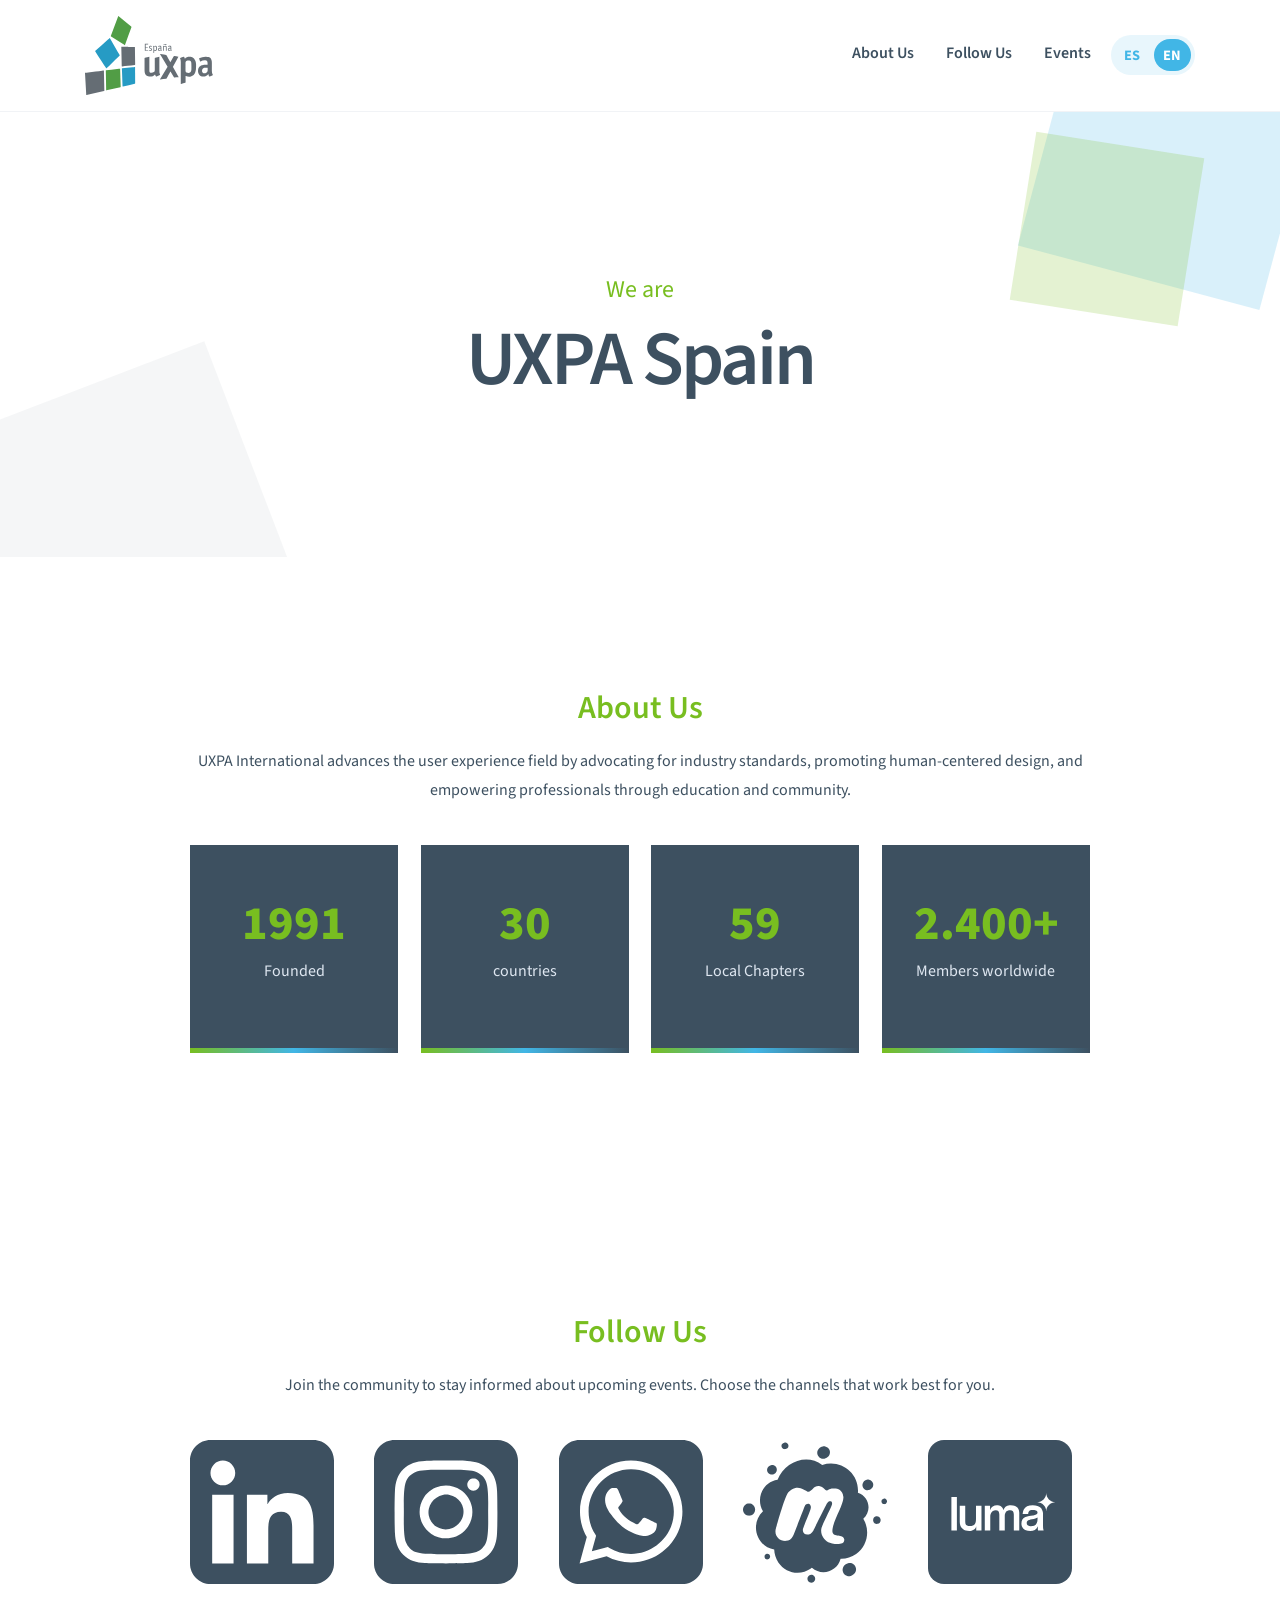
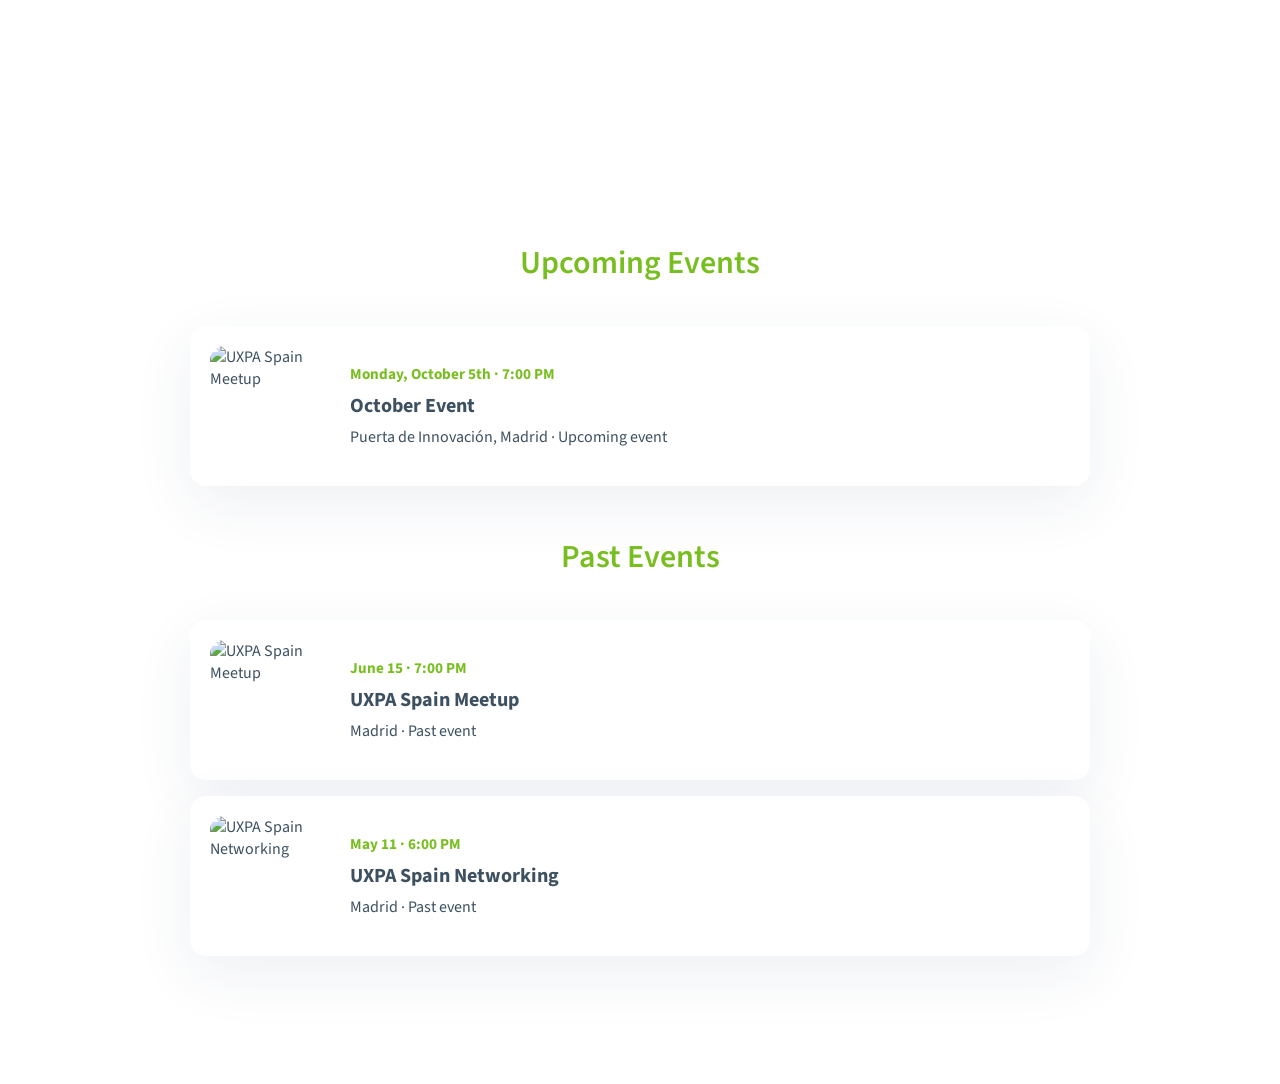
==== index-en.html @ d5cc3df0 "mobile" ====
<!DOCTYPE html>
<html lang="en">
<head>
  <meta charset="UTF-8" />
  <meta name="viewport" content="width=device-width, initial-scale=1.0" />
  <title>UXPA Spain</title>
  <link rel="preconnect" href="https://fonts.googleapis.com" />
  <link rel="preconnect" href="https://fonts.gstatic.com" crossorigin />
  <link href="https://fonts.googleapis.com/css2?family=Source+Sans+Pro:wght@400;500;600;700;800&display=swap" rel="stylesheet" />
  <link rel="icon" href="favicon.svg" type="image/svg+xml" />
  <link rel="stylesheet" href="styles.css" />
</head>
<body>
  <header class="page-header">
    <div class="topbar container">
      <a class="brand" href="#home" aria-label="Home">
        <img src="home.svg" alt="Home" class="home-icon" />
      </a>
      <div class="nav-actions">
        <nav class="main-nav" id="primary-nav">
          <a href="#about">About Us</a>
          <a href="#follow">Follow Us</a>
          <a href="#events">Events</a>
        </nav>
        <div class="lang-toggle" aria-label="Language toggle">
          <a class="lang-option" href="index.html">ES</a>
          <a class="lang-option active" href="index-en.html">EN</a>
        </div>
        <button class="menu-toggle" type="button" aria-expanded="false" aria-controls="primary-nav" aria-label="Toggle navigation">
          <span></span>
          <span></span>
          <span></span>
        </button>
      </div>
    </div>
  </header>

  <main>
    <section id="home" class="hero">
      <div class="hero-content container">
        <p class="eyebrow">We are</p>
        <h1>UXPA Spain</h1>
      </div>
      <div class="hero-decor hero-decor-left"></div>
      <div class="hero-decor home-decor-right-1"></div>
      <div class="hero-decor home-decor-right-2"></div>
    </section>

    <section id="about" class="section about">
      <div class="container section-intro">
        <h2>About Us</h2>
        <p>UXPA International advances the user experience field by advocating for industry standards, promoting human-centered design, and empowering professionals through education and community.</p>
      </div>

      <div class="stats-grid container">
        <article class="stat-card">
          <span class="stat-number">1991</span>
          <p>Founded</p>
          <span class="accent-divider"></span>
        </article>
        <article class="stat-card">
          <span class="stat-number">30</span>
          <p>countries</p>
          <span class="accent-divider"></span>
        </article>
        <article class="stat-card">
          <span class="stat-number">59</span>
          <p>Local Chapters</p>
          <span class="accent-divider"></span>
        </article>
        <article class="stat-card">
          <span class="stat-number">2.400+</span>
          <p>Members worldwide</p>
          <span class="accent-divider"></span>
        </article>
      </div>
    </section>

    <section id="follow" class="section follow">
      <div class="container section-intro">
        <h2>Follow Us</h2>
        <p>Join the community to stay informed about upcoming events. Choose the channels that work best for you.</p>
      </div>
      <div class="social-grid container">
        <a class="social-card" href="https://www.linkedin.com/groups/18450003/" aria-label="LinkedIn">
          <img src="socials/square-linkedin-brands-solid 1.svg" alt="LinkedIn" class="social-icon" />
        </a>
        <a class="social-card" href="https://www.instagram.com/uxpa_espana/" aria-label="Instagram">
          <img src="socials/square-instagram-brands-solid 1.svg" alt="Instagram" class="social-icon" />
        </a>
        <a class="social-card" href="https://chat.whatsapp.com/FRscaBagMNq5ZdRsi3wGTR" aria-label="WhatsApp">
          <img src="socials/square-whatsapp-brands-solid 1.svg" alt="WhatsApp" class="social-icon" />
        </a>
        <a class="social-card" href="https://www.meetup.com/uxpa-espana/" aria-label="Meetup">
          <img src="socials/meetup-brands-solid 1.svg" alt="Meetup" class="social-icon" />
        </a>
        <a class="social-card" href="https://luma.com/uxpaespana" aria-label="Luma">
          <img src="socials/luma-brands-solid-1.svg" alt="Luma" class="social-icon" />
        </a>
      </div>
    </section>

    <section id="events" class="section events">
      <div class="container section-intro">
        <h2>Upcoming Events</h2>
      </div>
      <div class="container">
        <div class="past-events-list">
          <div class="past-event-card disabled-event-card">
            <img src="https://images.lumacdn.com/cdn-cgi/image/format=auto,fit=cover,dpr=2,anim=false,background=white,quality=75,width=120,height=120/event-covers/4a/0f249abba3b24d3180980c63cb467948.jpg" alt="UXPA Spain Meetup" class="past-event-image" onerror="this.onerror=null; this.src='https://images.lumacdn.com/cdn-cgi/image/format=auto,fit=cover,dpr=2,anim=false,background=white,quality=75,width=120,height=120/event-covers/r6/c4619f4a-bc03-40d0-a9a4-69f5551da967.jpg';" />
            <div class="past-event-content">
              <p class="past-event-date">Monday, October 5th · 7:00 PM</p>
              <h3>October Event</h3>
              <p class="past-event-meta">Puerta de Innovación, Madrid · Upcoming event</p>
            </div>
          </div>
        </div>
      </div>
      <div class="container section-intro">
        <h2>Past Events</h2>
      </div>
      <div class="container">
        <div class="past-events-list">
          <a class="past-event-card" href="https://luma.com/sww7ekwe" target="_blank" rel="noopener noreferrer">
            <img src="https://images.lumacdn.com/cdn-cgi/image/format=auto,fit=cover,dpr=2,anim=false,background=white,quality=75,width=120,height=120/event-covers/4a/0f249abba3b24d3180980c63cb467948.jpg" alt="UXPA Spain Meetup" class="past-event-image" onerror="this.onerror=null; this.src='https://images.lumacdn.com/cdn-cgi/image/format=auto,fit=cover,dpr=2,anim=false,background=white,quality=75,width=120,height=120/event-covers/r6/c4619f4a-bc03-40d0-a9a4-69f5551da967.jpg';" />
            <div class="past-event-content">
              <p class="past-event-date">June 15 · 7:00 PM</p>
              <h3>UXPA Spain Meetup</h3>
              <p class="past-event-meta">Madrid · Past event</p>
            </div>
          </a>
          <a class="past-event-card" href="https://luma.com/m1urawqa" target="_blank" rel="noopener noreferrer">
            <img src="https://images.lumacdn.com/cdn-cgi/image/format=auto,fit=cover,dpr=2,anim=false,background=white,quality=75,width=120,height=120/event-covers/r6/c4619f4a-bc03-40d0-a9a4-69f5551da967.jpg" alt="UXPA Spain Networking" class="past-event-image" />
            <div class="past-event-content">
              <p class="past-event-date">May 11 · 6:00 PM</p>
              <h3>UXPA Spain Networking</h3>
              <p class="past-event-meta">Madrid · Past event</p>
            </div>
          </a>
        </div>
      </div>
    </section>
  </main>

  <script src="script.js"></script>
</body>
</html>
---- styles.css ----
:root {
  color-scheme: light;
  --bg: #ffffff;
  --surface: #ffffff;
  --surface-strong: #3D5060;
  --text: #000000;
  --muted: #3D5060;
  --accent: #78BE20;
  --accent-soft: #ffffff;
  --border: rgba(36, 81, 147, 0.08);
  --shadow: 0 18px 60px rgba(34, 65, 105, 0.08);
  font-family: 'Source Sans Pro', system-ui, sans-serif;
}

* {
  box-sizing: border-box;
}

html {
  scroll-behavior: smooth;
}

body {
  margin: 0;
  min-height: 100vh;
  color: var(--text);
  background: #fff;
}

img {
  max-width: 100%;
  display: block;
}

.container {
  width: min(1110px, calc(100% - 2rem));
  margin: 0 auto;
}

.page-header {
  position: sticky;
  top: 0;
  z-index: 10;
  backdrop-filter: blur(18px);
  background: rgba(255, 255, 255, 0.78);
  border-bottom: 1px solid rgba(24, 58, 99, 0.06);
}

.topbar {
  display: flex;
  justify-content: space-between;
  align-items: center;
  gap: 1rem;
  padding: 1rem 0;
}

.brand {
  display: inline-flex;
  align-items: center;
  gap: 0.75rem;
  text-decoration: none;
  color: var(--surface-strong);
  font-weight: 700;
  letter-spacing: 0.02em;
}

.home-icon {
  width: 8rem;
  height: auto;
  display: block;
  max-height: 8em;
}

.brand-mark {
  display: inline-flex;
  align-items: center;
  justify-content: center;
  width: 2.4rem;
  height: 2.4rem;
  border-radius: 0.75rem;
  background: var(--accent);
  color: #fff;
  font-weight: 800;
}

.nav-actions {
  display: flex;
  align-items: center;
  gap: 1.25rem;
  position: relative;
}

.menu-toggle {
  display: none;
  align-items: center;
  justify-content: center;
  flex-direction: column;
  gap: 0.25rem;
  width: 2.75rem;
  height: 2.75rem;
  border: 0;
  border-radius: 999px;
  background: rgba(65, 182, 230, 0.12);
  cursor: pointer;
  padding: 0.55rem;
}

.menu-toggle span {
  display: block;
  width: 1.15rem;
  height: 2px;
  border-radius: 999px;
  background: var(--surface-strong);
}

.main-nav {
  display: flex;
  gap: 2rem;
}

.lang-toggle {
  display: inline-flex;
  align-items: center;
  gap: 0.25rem;
  padding: 0.25rem;
  border-radius: 999px;
  background: rgba(65, 182, 230, 0.12);
}

.lang-option {
  display: inline-flex;
  align-items: center;
  justify-content: center;
  border: 0;
  background: transparent;
  color: #41B6E6;
  font-weight: 700;
  font-size: 0.9rem;
  padding: 0.35rem 0.6rem;
  border-radius: 999px;
  cursor: pointer;
  text-decoration: none;
  transition: background 0.2s ease, color 0.2s ease;
}

.lang-option.active {
  background: #41B6E6;
  color: #fff;
}

.main-nav a {
  position: relative;
  color: var(--muted);
  text-decoration: none;
  font-weight: 600;
  padding-bottom: 0.25rem;
  transition: color 0.2s ease;
}

.main-nav a::after {
  content: '';
  position: absolute;
  left: 0;
  bottom: 0;
  width: 100%;
  height: 3px;
  background: linear-gradient(90deg, var(--accent) 0%, #41B6E6 50%, var(--muted) 100%);
  transform: scaleX(0);
  transform-origin: center;
  transition: transform 0.2s ease;
}

.main-nav a:hover,
.main-nav a:focus-visible {
  color: var(--surface-strong);
}

.main-nav a:hover::after,
.main-nav a:focus-visible::after {
  transform: scaleX(1);
}

.hero {
  position: relative;
  padding: 10rem 0 10rem;
  text-align: center;
  overflow: hidden;
}

.hero-content {
  display: grid;
  gap: 1.1rem;
  align-items: center;
}

.eyebrow {
  margin: 0;
  color: var(--accent);
  font-size: 1.5rem;
}

.hero h1 {
  margin: 0;
  font-size: clamp(4rem, 6vw, 6rem);
  font-weight: 600;
  line-height: 0.95;
  letter-spacing: -0.04em;
  color: var(--surface-strong);
}

.hero-decor {
  position: absolute;
}

.hero-decor-left {
  left: -2rem;
  width: 300px;
  height: 300px;
  bottom: -8rem;
  top: auto;
  background: rgba(61, 80, 96, 0.05);
  transform: rotate(-21deg);
}

.home-decor-right-1 {
  right: -1rem;
  width: 250px;
  height: 250px;
  top: -5rem;
  background: rgba(65, 182, 230, 0.2);
  transform: rotate(15deg);
}

.home-decor-right-2 {
  right: 5.5rem;
  width: 170px;
  height: 170px;
  top: 2rem;
  background: rgba(120, 190, 32, 0.2);
  transform: rotate(9deg);
}

.section {
  padding: 8rem 0;
}

.section-intro {
  text-align: center;
  max-width: 900px;
  margin: 0 auto 2.5rem;
}

.section .container:not(.section-intro) {
  max-width: 900px;
}

.section-intro h2 {
  margin: 0 0 1rem;
  font-size: 2rem;
  font-weight: 600;
  color: var(--accent);
}

.section-intro p {
  margin: 0;
  color: var(--muted);
  line-height: 1.8;
}

.stats-grid,
.social-grid {
  display: grid;
  gap: 1.4rem;
  margin-inline: auto;
}

.stats-grid {
  grid-template-columns: repeat(4, minmax(0, 1fr));
  align-items: stretch;
}

.stat-card {
  padding: 2rem 2rem 3rem;
  background: var(--surface-strong);
  color: #fff;
  min-height: 0;
  aspect-ratio: 1 / 1;
  display: flex;
  flex-direction: column;
  justify-content: center;
  text-align: center;
  position: relative;
  overflow: hidden;
}

.stat-number {
  display: block;
  font-size: clamp(2rem, 4vw, 3rem);
  font-weight: 800;
  line-height: 1;
  color: var(--accent);
}

.stat-card p {
  margin: 0.75rem 0 0;
  font-size: 1rem;
  color: #dfe7f1;
}

.accent-divider {
  position: absolute;
  left: 0;
  bottom: 0;
  display: block;
  width: 100%;
  height: 5px;
  max-height: 5px;
  margin: 0;
  background: linear-gradient(90deg, var(--accent) 0%, #41B6E6 50%, var(--muted) 100%);
}

.follow .social-grid {
  grid-template-columns: repeat(5, minmax(0, 1fr));
}

.social-card {
  display: flex;
  align-items: center;
  justify-content: center;
  max-width: 9rem;
  aspect-ratio: 1 / 1;
  border-radius: 1rem;
  color: var(--surface-strong);
  text-decoration: none;
  transition: transform 0.2s ease, box-shadow 0.2s ease;
}

.social-card:hover,
.social-card:focus-visible {
  transform: translateY(-4px);
  box-shadow: 0 24px 72px rgba(34, 65, 105, 0.14);
}

.social-icon {
  width: 100%;
  height: 100%;
  display: block;
  object-fit: contain;
  border-radius: 1rem;
}

.events .event-card {
  min-height: 9rem;
  border-radius: 1rem;
  display: grid;
  place-items: center;
  background: #d9d9d9;
  color: var(--surface-strong);
  font-size: 1.6rem;
  letter-spacing: 0.08em;
  text-transform: uppercase;
  border: 1px solid rgba(0, 0, 0, 0.04);
}

.events .container.section-intro:first-of-type + .container {
  margin-bottom: 3rem;
}

.events .container.section-intro:last-of-type {
  margin-top: 1.5rem;
  margin-bottom: 2rem;
}

.past-events-list {
  display: grid;
  gap: 1rem;
}

.past-event-card {
  display: flex;
  align-items: center;
  gap: 1.25rem;
  padding: 1.25rem;
  border-radius: 1rem;
  background: #fff;
  color: var(--surface-strong);
  text-decoration: none;
  box-shadow: var(--shadow);
  transition: transform 0.2s ease, box-shadow 0.2s ease;
}

.past-event-card:hover,
.past-event-card:focus-visible {
  transform: translateY(-4px);
  box-shadow: 0 24px 72px rgba(34, 65, 105, 0.14);
}

.disabled-event-card {
  cursor: default;
  box-shadow: var(--shadow);
}

.disabled-event-card:hover,
.disabled-event-card:focus-visible {
  transform: none;
  box-shadow: var(--shadow);
}

.past-event-image {
  width: 120px;
  height: 120px;
  object-fit: cover;
  border-radius: 0.9rem;
  flex-shrink: 0;
}

.past-event-content {
  display: flex;
  flex-direction: column;
  gap: 0.4rem;
}

.past-event-date {
  margin: 0;
  color: var(--accent);
  font-weight: 700;
  font-size: 0.95rem;
}

.past-event-content h3 {
  margin: 0;
  font-size: 1.25rem;
}

.past-event-meta {
  margin: 0;
  color: var(--muted);
}

@media (max-width: 900px) {
  .stats-grid {
    grid-template-columns: repeat(2, minmax(0, 1fr));
  }

  .follow .social-grid {
    grid-template-columns: repeat(3, minmax(0, 1fr));
  }
}

@media (max-width: 640px) {
  .topbar {
    flex-direction: row;
    align-items: center;
    justify-content: space-between;
  }

  .home-icon {
    width: 5rem;
  }

  .nav-actions {
    justify-content: flex-end;
    gap: 0.75rem;
    margin-left: auto;
  }

  .menu-toggle {
    display: inline-flex;
  }

  .main-nav {
    display: none;
    position: absolute;
    top: calc(100% + 0.5rem);
    right: 0;
    flex-direction: column;
    gap: 0.85rem;
    padding: 1rem;
    min-width: 12rem;
    border-radius: 1rem;
    background: rgba(255, 255, 255, 0.98);
    box-shadow: var(--shadow);
    border: 1px solid var(--border);
  }

  .main-nav.open {
    display: flex;
  }

  .hero {
    padding: 4.5rem 0 6.5rem;
  }

  .hero-decor {
    position: absolute;
  }

  .stats-grid {
    grid-template-columns: repeat(2, minmax(0, 1fr));
  }

  .follow .social-grid {
    grid-template-columns: repeat(3, minmax(0, 1fr));
  }

  .section-intro {
    margin-bottom: 2rem;
  }

.hero-decor-left {
  left: -3rem;
  width: 200px;
  height: 200px;
  bottom: -9rem;
  top: auto;
  background: rgba(61, 80, 96, 0.2);
  transform: rotate(-21deg);
}

.home-decor-right-1 {
  right: -.5rem;
  width: 150px;
  height: 150px;
  top: -5rem;
  background: rgba(65, 182, 230, 0.2);
  transform: rotate(15deg);
}

.home-decor-right-2 {
  right: 1rem;
  width: 90px;
  height: 90px;
  top: .5rem;
  background: rgba(120, 190, 32, 0.2);
  transform: rotate(9deg);
}

.section {
  padding: 4rem 0;
}

}
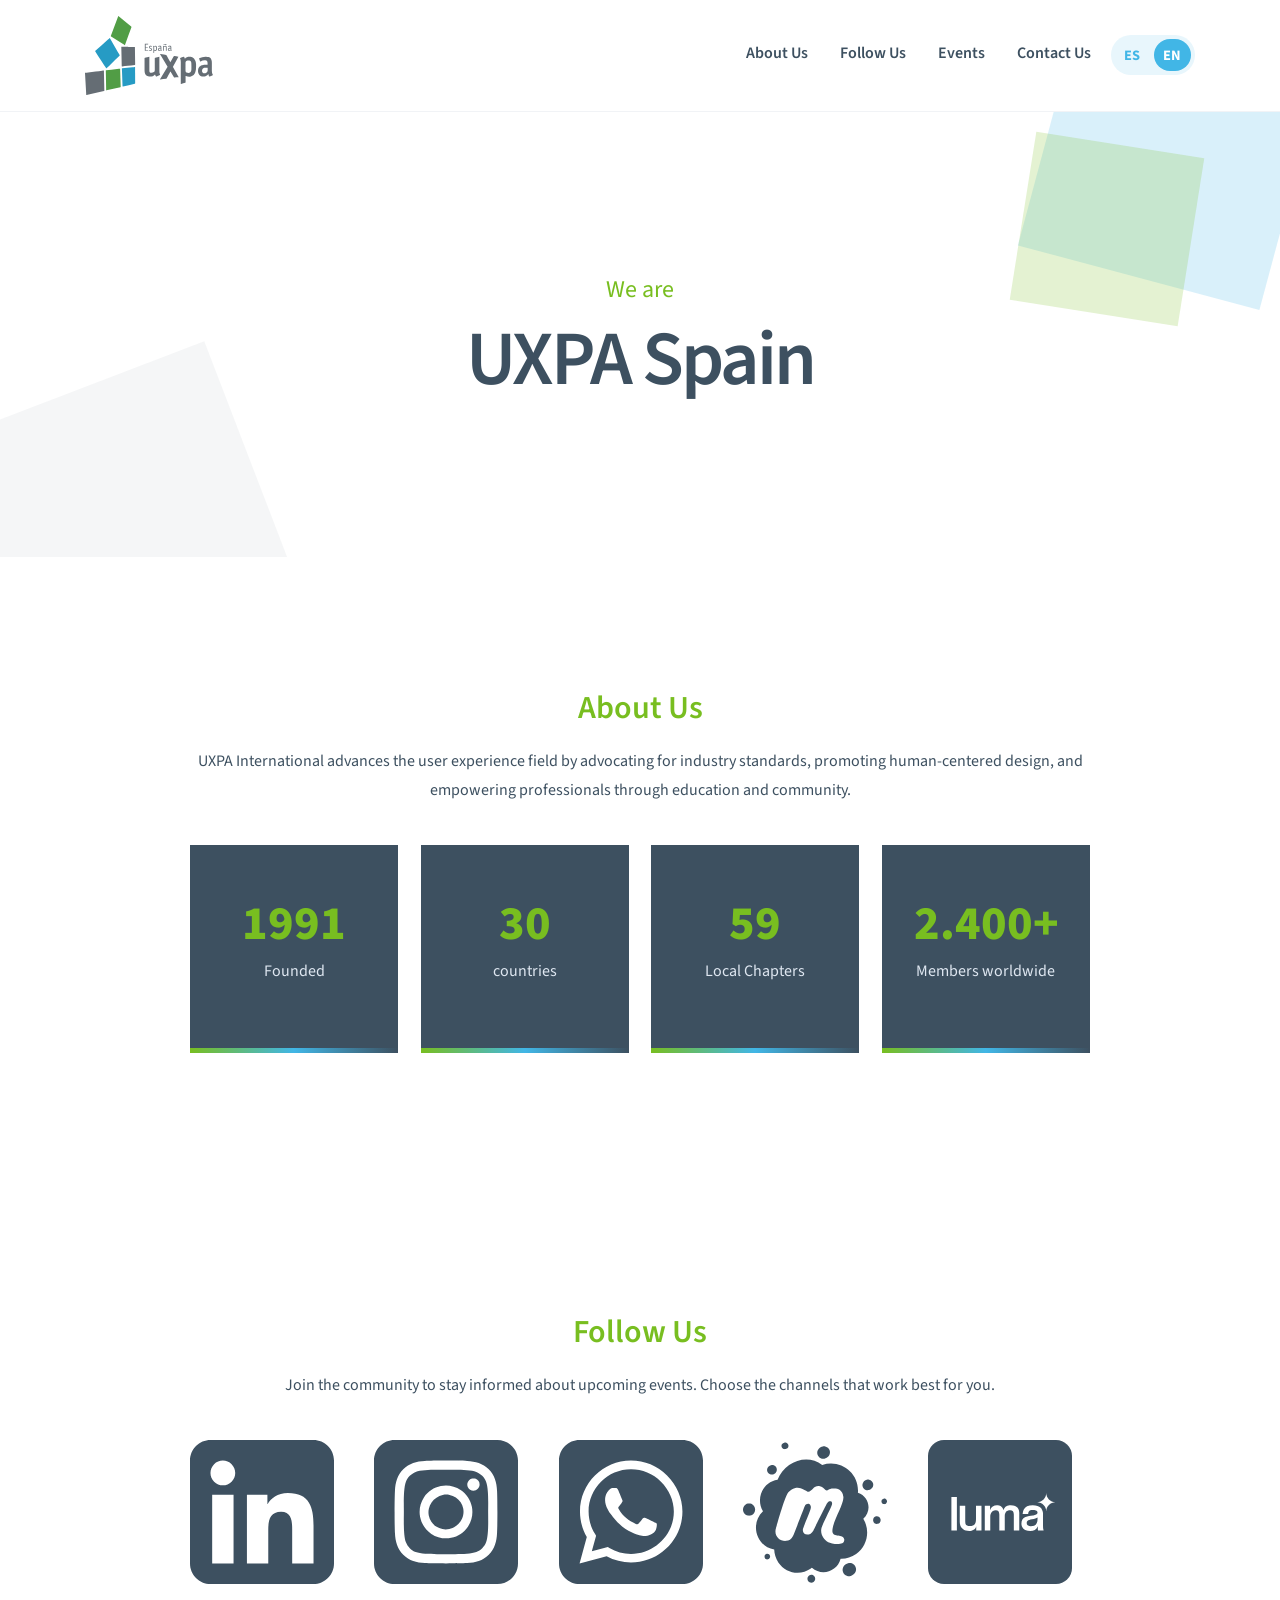
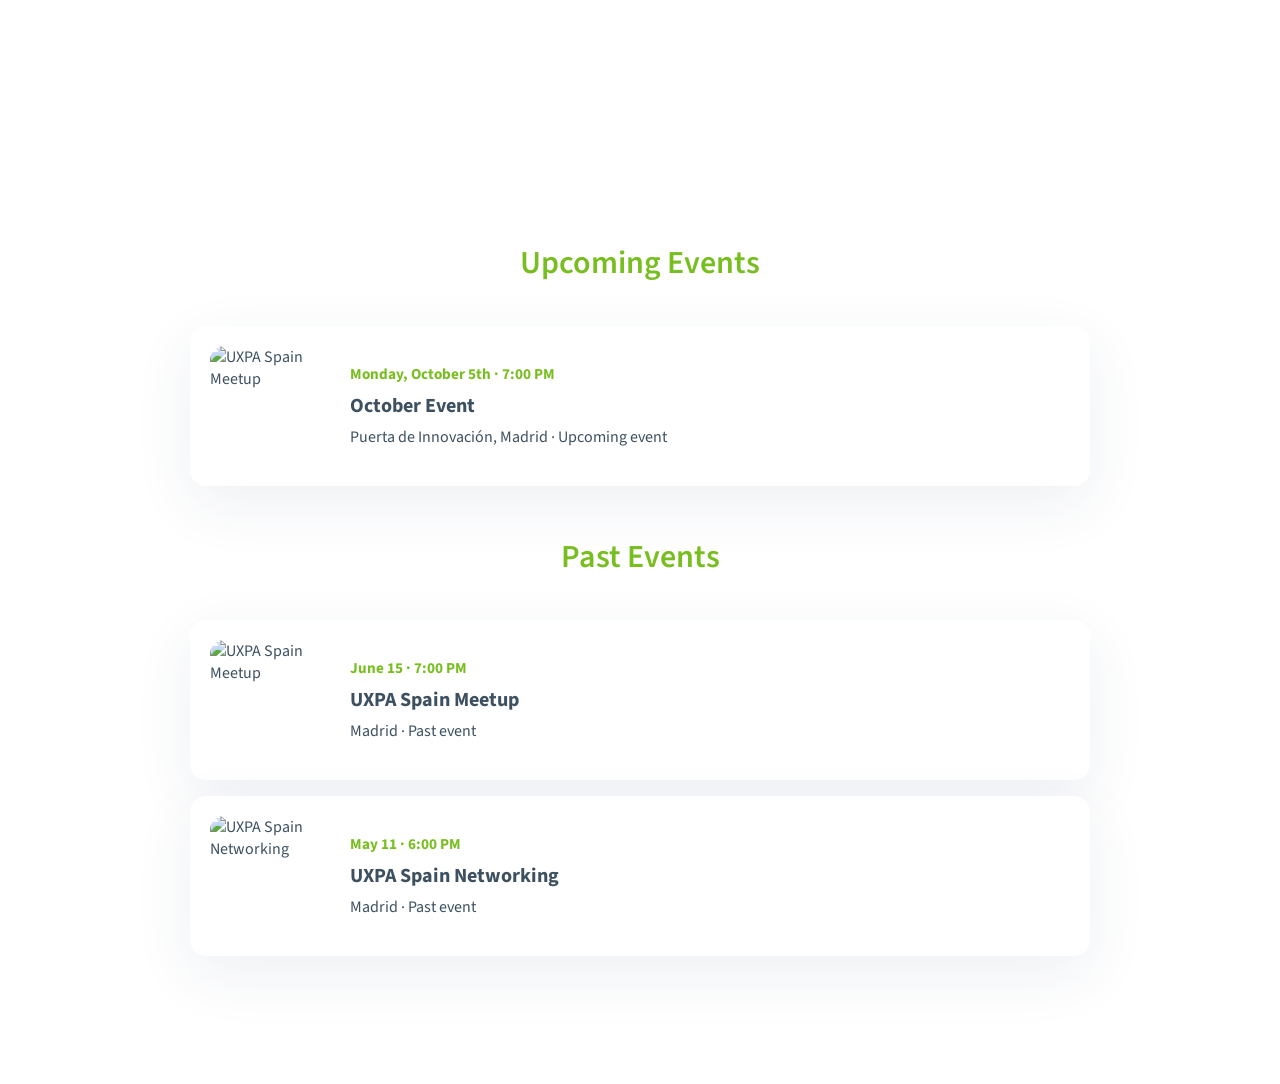
==== commit 64c8fbb9: "contact us page" ====
--- a/index-en.html
+++ b/index-en.html
@@ -21,6 +21,7 @@
           <a href="#about">About Us</a>
           <a href="#follow">Follow Us</a>
           <a href="#events">Events</a>
+          <a href="https://forms.gle/S2C4UqZZ8qvi7Bgd6" target="_blank" rel="noopener noreferrer">Contact Us</a>
         </nav>
         <div class="lang-toggle" aria-label="Language toggle">
           <a class="lang-option" href="index.html">ES</a>
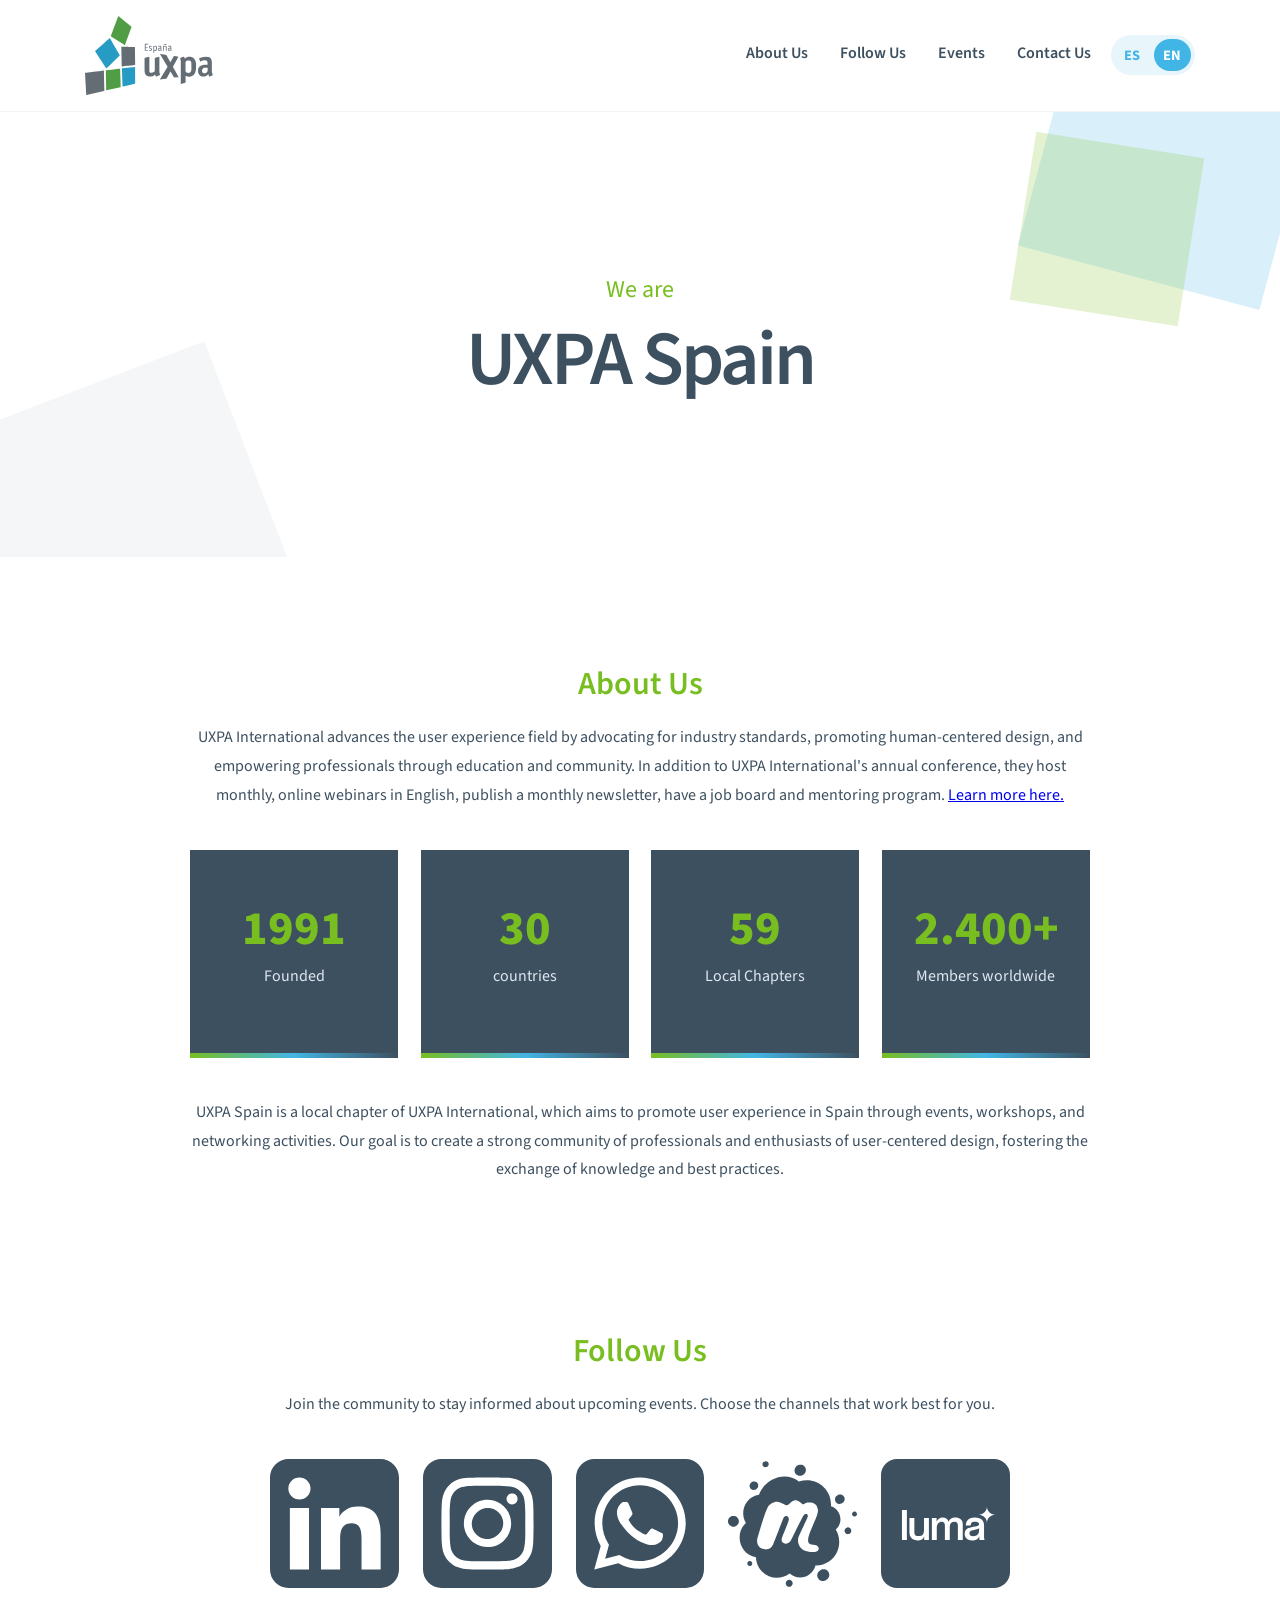
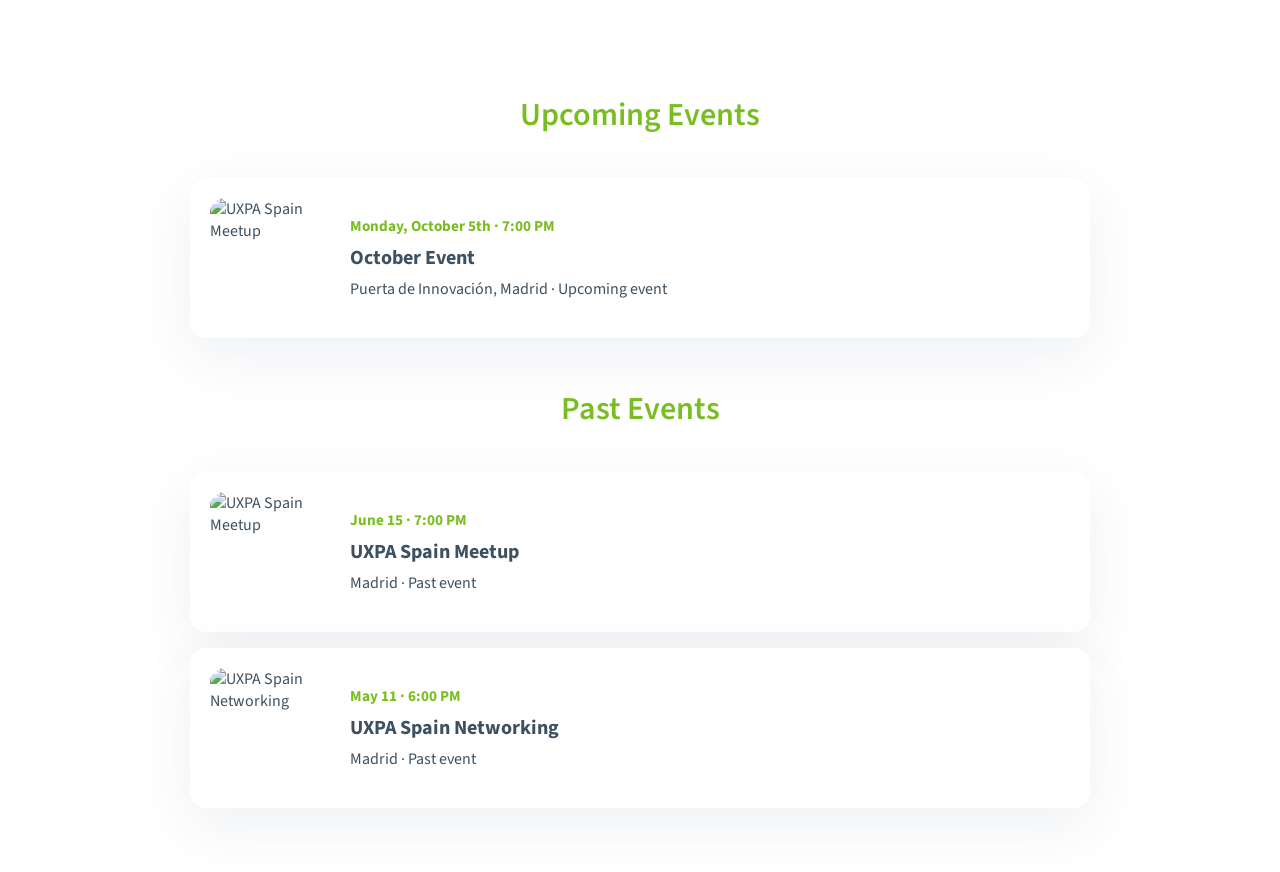
==== commit 477ec3f4: "adding info about local chapter" ====
--- a/index-en.html
+++ b/index-en.html
@@ -48,9 +48,9 @@
     </section>
 
     <section id="about" class="section about">
-      <div class="container section-intro">
+      <div class="container section-intro first">
         <h2>About Us</h2>
-        <p>UXPA International advances the user experience field by advocating for industry standards, promoting human-centered design, and empowering professionals through education and community.</p>
+        <p>UXPA International advances the user experience field by advocating for industry standards, promoting human-centered design, and empowering professionals through education and community. In addition to UXPA International's annual conference, they host monthly, online webinars in English, publish a monthly newsletter, have a job board and mentoring program. <a href="https://www.uxpa.org/" target="_blank" rel="noopener noreferrer">Learn more here.</a></p>
       </div>
 
       <div class="stats-grid container">
@@ -74,6 +74,11 @@
           <p>Members worldwide</p>
           <span class="accent-divider"></span>
         </article>
+      </div>
+      <div class="container section-intro"> 
+        <p>
+          UXPA Spain is a local chapter of UXPA International, which aims to promote user experience in Spain through events, workshops, and networking activities. Our goal is to create a strong community of professionals and enthusiasts of user-centered design, fostering the exchange of knowledge and best practices.
+        </p>
       </div>
     </section>
 
--- a/styles.css
+++ b/styles.css
@@ -239,15 +239,18 @@
   background: rgba(120, 190, 32, 0.2);
   transform: rotate(9deg);
 }
+.first{
+  padding-top: 4rem;
+}
 
 .section {
-  padding: 8rem 0;
+  padding-bottom: 4rem;
 }
 
 .section-intro {
   text-align: center;
   max-width: 900px;
-  margin: 0 auto 2.5rem;
+  margin: 2.5rem auto 2.5rem;
 }
 
 .section .container:not(.section-intro) {
@@ -321,13 +324,19 @@
 
 .follow .social-grid {
   grid-template-columns: repeat(5, minmax(0, 1fr));
+  justify-content: center;
+  gap: 1.5rem;
+  max-width: 6rem;
+  margin-inline: auto;
+  padding-left: 5rem;
+  padding-right: 5rem;
 }
 
 .social-card {
   display: flex;
   align-items: center;
   justify-content: center;
-  max-width: 9rem;
+  width: 100%;
   aspect-ratio: 1 / 1;
   border-radius: 1rem;
   color: var(--surface-strong);
@@ -435,16 +444,6 @@
 .past-event-meta {
   margin: 0;
   color: var(--muted);
-}
-
-@media (max-width: 900px) {
-  .stats-grid {
-    grid-template-columns: repeat(2, minmax(0, 1fr));
-  }
-
-  .follow .social-grid {
-    grid-template-columns: repeat(3, minmax(0, 1fr));
-  }
 }
 
 @media (max-width: 640px) {
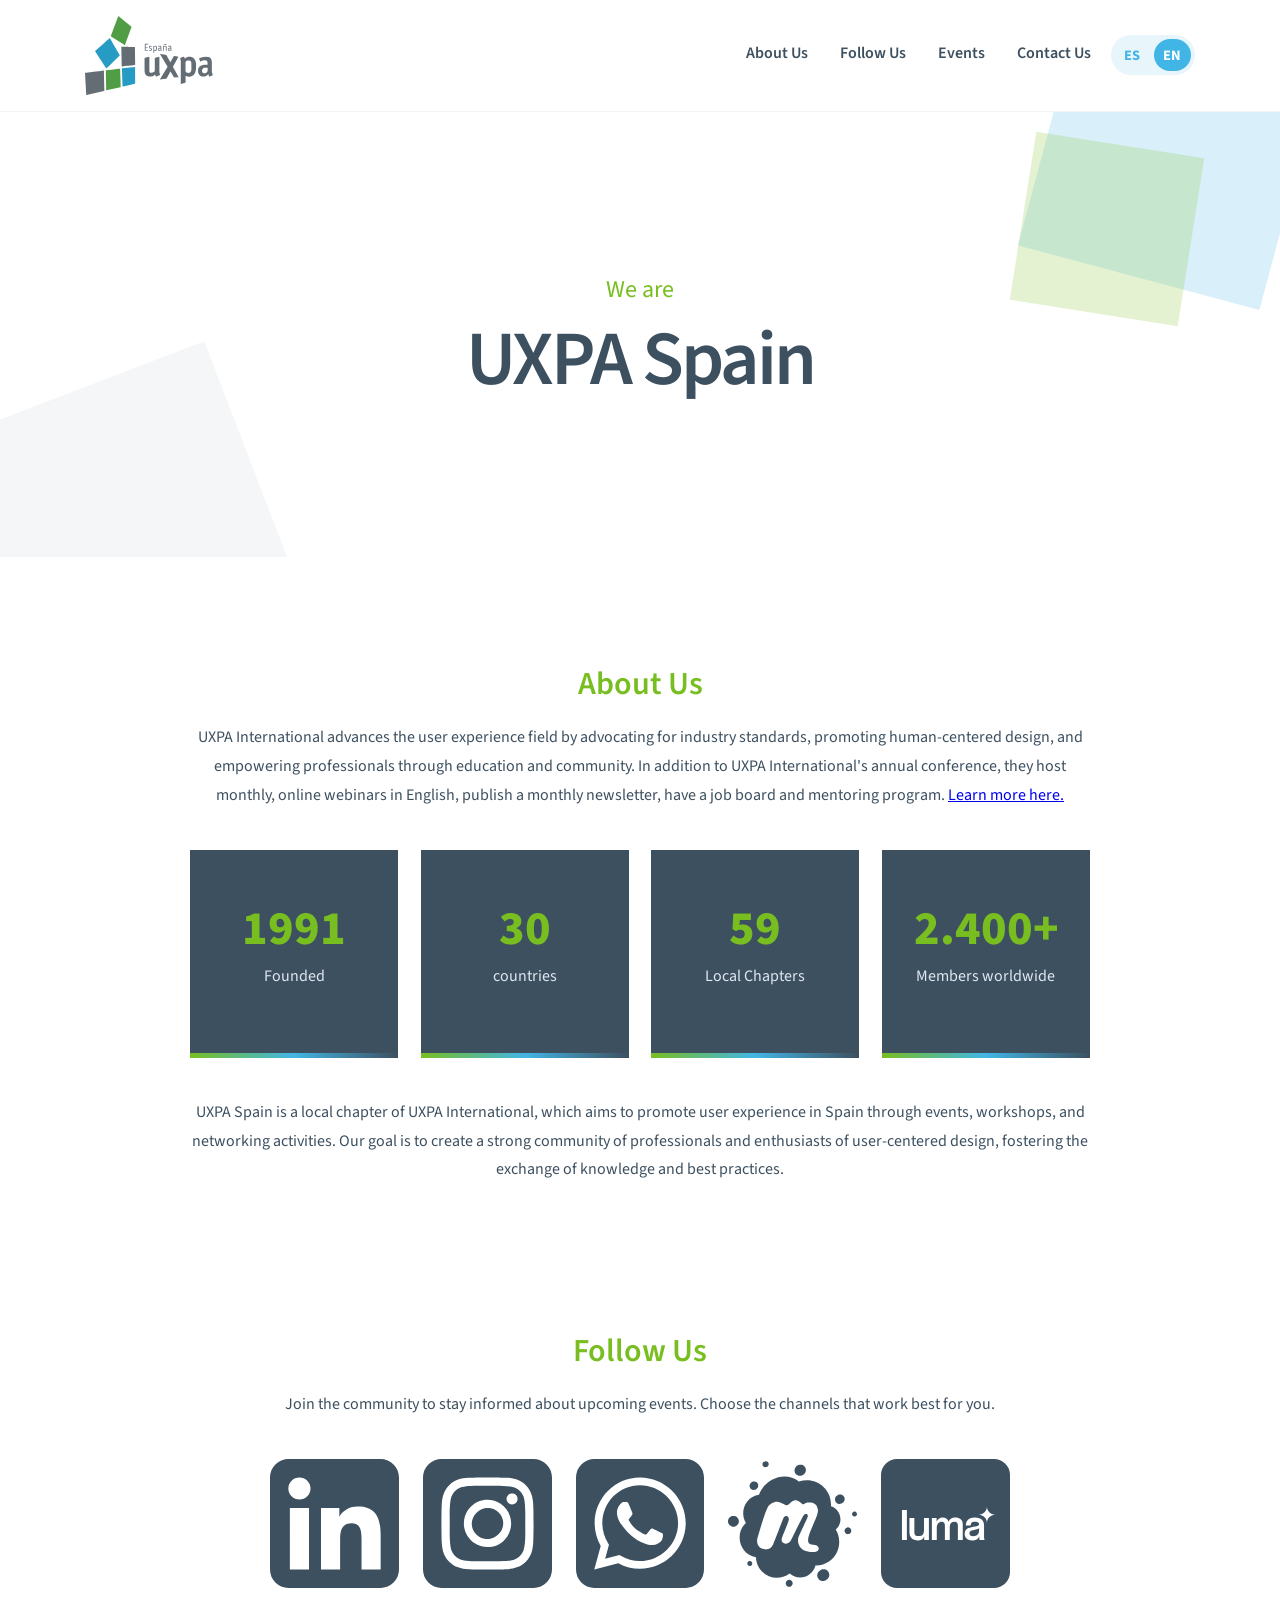
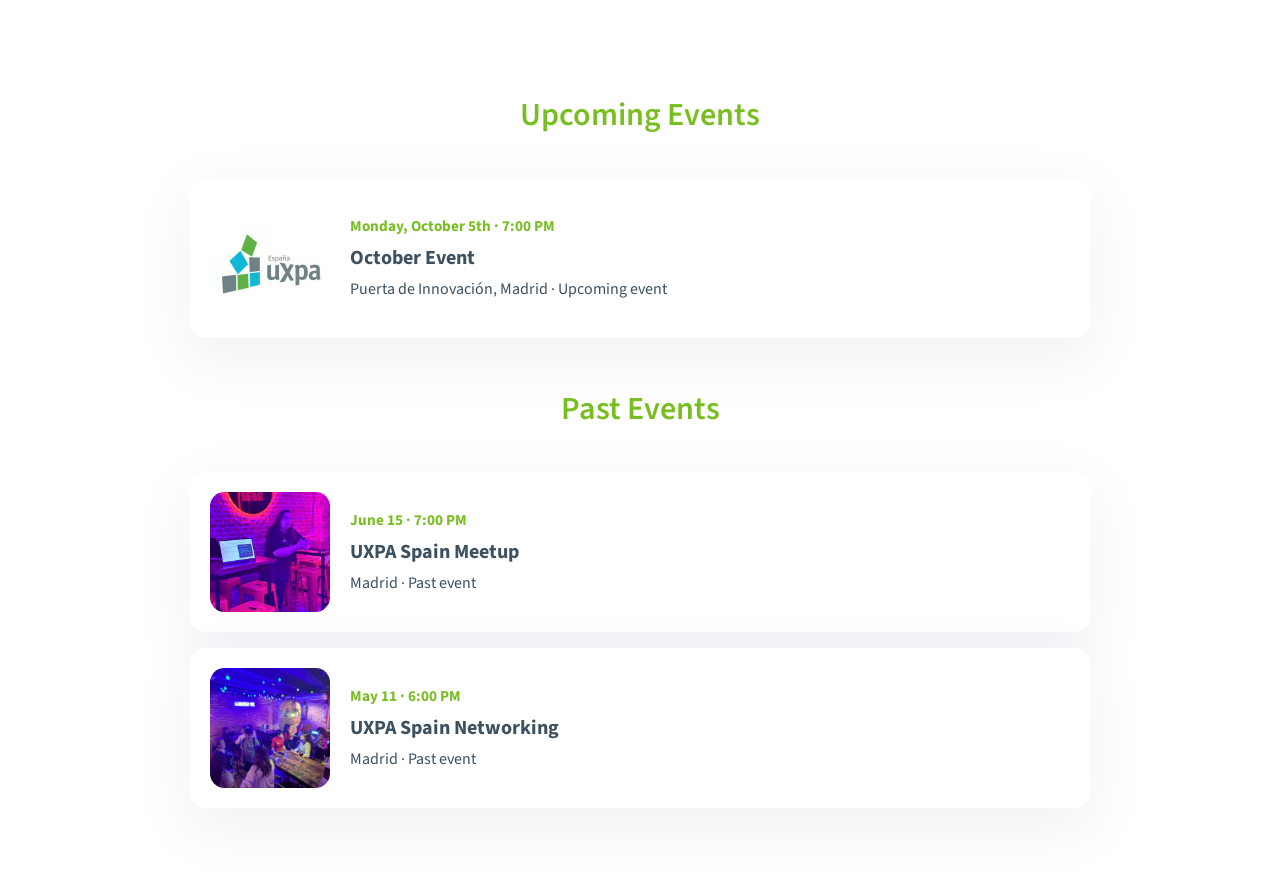
==== commit 297f0bba: "change images and reorg assets" ====
--- a/index-en.html
+++ b/index-en.html
@@ -10,6 +10,17 @@
   <link rel="icon" href="favicon.svg" type="image/svg+xml" />
   <link rel="stylesheet" href="styles.css" />
 </head>
+
+<!-- Google tag (gtag.js) -->
+<script async src="https://www.googletagmanager.com/gtag/js?id=G-DH0CVYJNMF"></script>
+<script>
+  window.dataLayer = window.dataLayer || [];
+  function gtag(){dataLayer.push(arguments);}
+  gtag('js', new Date());
+
+  gtag('config', 'G-DH0CVYJNMF');
+</script>
+
 <body>
   <header class="page-header">
     <div class="topbar container">
@@ -89,19 +100,19 @@
       </div>
       <div class="social-grid container">
         <a class="social-card" href="https://www.linkedin.com/groups/18450003/" aria-label="LinkedIn">
-          <img src="socials/square-linkedin-brands-solid 1.svg" alt="LinkedIn" class="social-icon" />
+          <img src="assets/socials/square-linkedin-brands-solid 1.svg" alt="LinkedIn" class="social-icon" />
         </a>
         <a class="social-card" href="https://www.instagram.com/uxpa_espana/" aria-label="Instagram">
-          <img src="socials/square-instagram-brands-solid 1.svg" alt="Instagram" class="social-icon" />
+          <img src="assets/socials/square-instagram-brands-solid 1.svg" alt="Instagram" class="social-icon" />
         </a>
         <a class="social-card" href="https://chat.whatsapp.com/FRscaBagMNq5ZdRsi3wGTR" aria-label="WhatsApp">
-          <img src="socials/square-whatsapp-brands-solid 1.svg" alt="WhatsApp" class="social-icon" />
+          <img src="assets/socials/square-whatsapp-brands-solid 1.svg" alt="WhatsApp" class="social-icon" />
         </a>
         <a class="social-card" href="https://www.meetup.com/uxpa-espana/" aria-label="Meetup">
-          <img src="socials/meetup-brands-solid 1.svg" alt="Meetup" class="social-icon" />
+          <img src="assets/socials/meetup-brands-solid 1.svg" alt="Meetup" class="social-icon" />
         </a>
         <a class="social-card" href="https://luma.com/uxpaespana" aria-label="Luma">
-          <img src="socials/luma-brands-solid-1.svg" alt="Luma" class="social-icon" />
+          <img src="assets/socials/luma-brands-solid-1.svg" alt="Luma" class="social-icon" />
         </a>
       </div>
     </section>
@@ -113,7 +124,7 @@
       <div class="container">
         <div class="past-events-list">
           <div class="past-event-card disabled-event-card">
-            <img src="https://images.lumacdn.com/cdn-cgi/image/format=auto,fit=cover,dpr=2,anim=false,background=white,quality=75,width=120,height=120/event-covers/4a/0f249abba3b24d3180980c63cb467948.jpg" alt="UXPA Spain Meetup" class="past-event-image" onerror="this.onerror=null; this.src='https://images.lumacdn.com/cdn-cgi/image/format=auto,fit=cover,dpr=2,anim=false,background=white,quality=75,width=120,height=120/event-covers/r6/c4619f4a-bc03-40d0-a9a4-69f5551da967.jpg';" />
+            <img src="assets/event-photos/fallback.avif" alt="Upcoming October Event" class="past-event-image" />
             <div class="past-event-content">
               <p class="past-event-date">Monday, October 5th · 7:00 PM</p>
               <h3>October Event</h3>
@@ -128,7 +139,7 @@
       <div class="container">
         <div class="past-events-list">
           <a class="past-event-card" href="https://luma.com/sww7ekwe" target="_blank" rel="noopener noreferrer">
-            <img src="https://images.lumacdn.com/cdn-cgi/image/format=auto,fit=cover,dpr=2,anim=false,background=white,quality=75,width=120,height=120/event-covers/4a/0f249abba3b24d3180980c63cb467948.jpg" alt="UXPA Spain Meetup" class="past-event-image" onerror="this.onerror=null; this.src='https://images.lumacdn.com/cdn-cgi/image/format=auto,fit=cover,dpr=2,anim=false,background=white,quality=75,width=120,height=120/event-covers/r6/c4619f4a-bc03-40d0-a9a4-69f5551da967.jpg';" />
+            <img src="assets/event-photos/june-photo.jpg" alt="Photo of June Speaker" class="past-event-image" />
             <div class="past-event-content">
               <p class="past-event-date">June 15 · 7:00 PM</p>
               <h3>UXPA Spain Meetup</h3>
@@ -136,7 +147,7 @@
             </div>
           </a>
           <a class="past-event-card" href="https://luma.com/m1urawqa" target="_blank" rel="noopener noreferrer">
-            <img src="https://images.lumacdn.com/cdn-cgi/image/format=auto,fit=cover,dpr=2,anim=false,background=white,quality=75,width=120,height=120/event-covers/r6/c4619f4a-bc03-40d0-a9a4-69f5551da967.jpg" alt="UXPA Spain Networking" class="past-event-image" />
+            <img src="assets/event-photos/may-photo.jpg" alt="Photo of May Event" class="past-event-image" />
             <div class="past-event-content">
               <p class="past-event-date">May 11 · 6:00 PM</p>
               <h3>UXPA Spain Networking</h3>
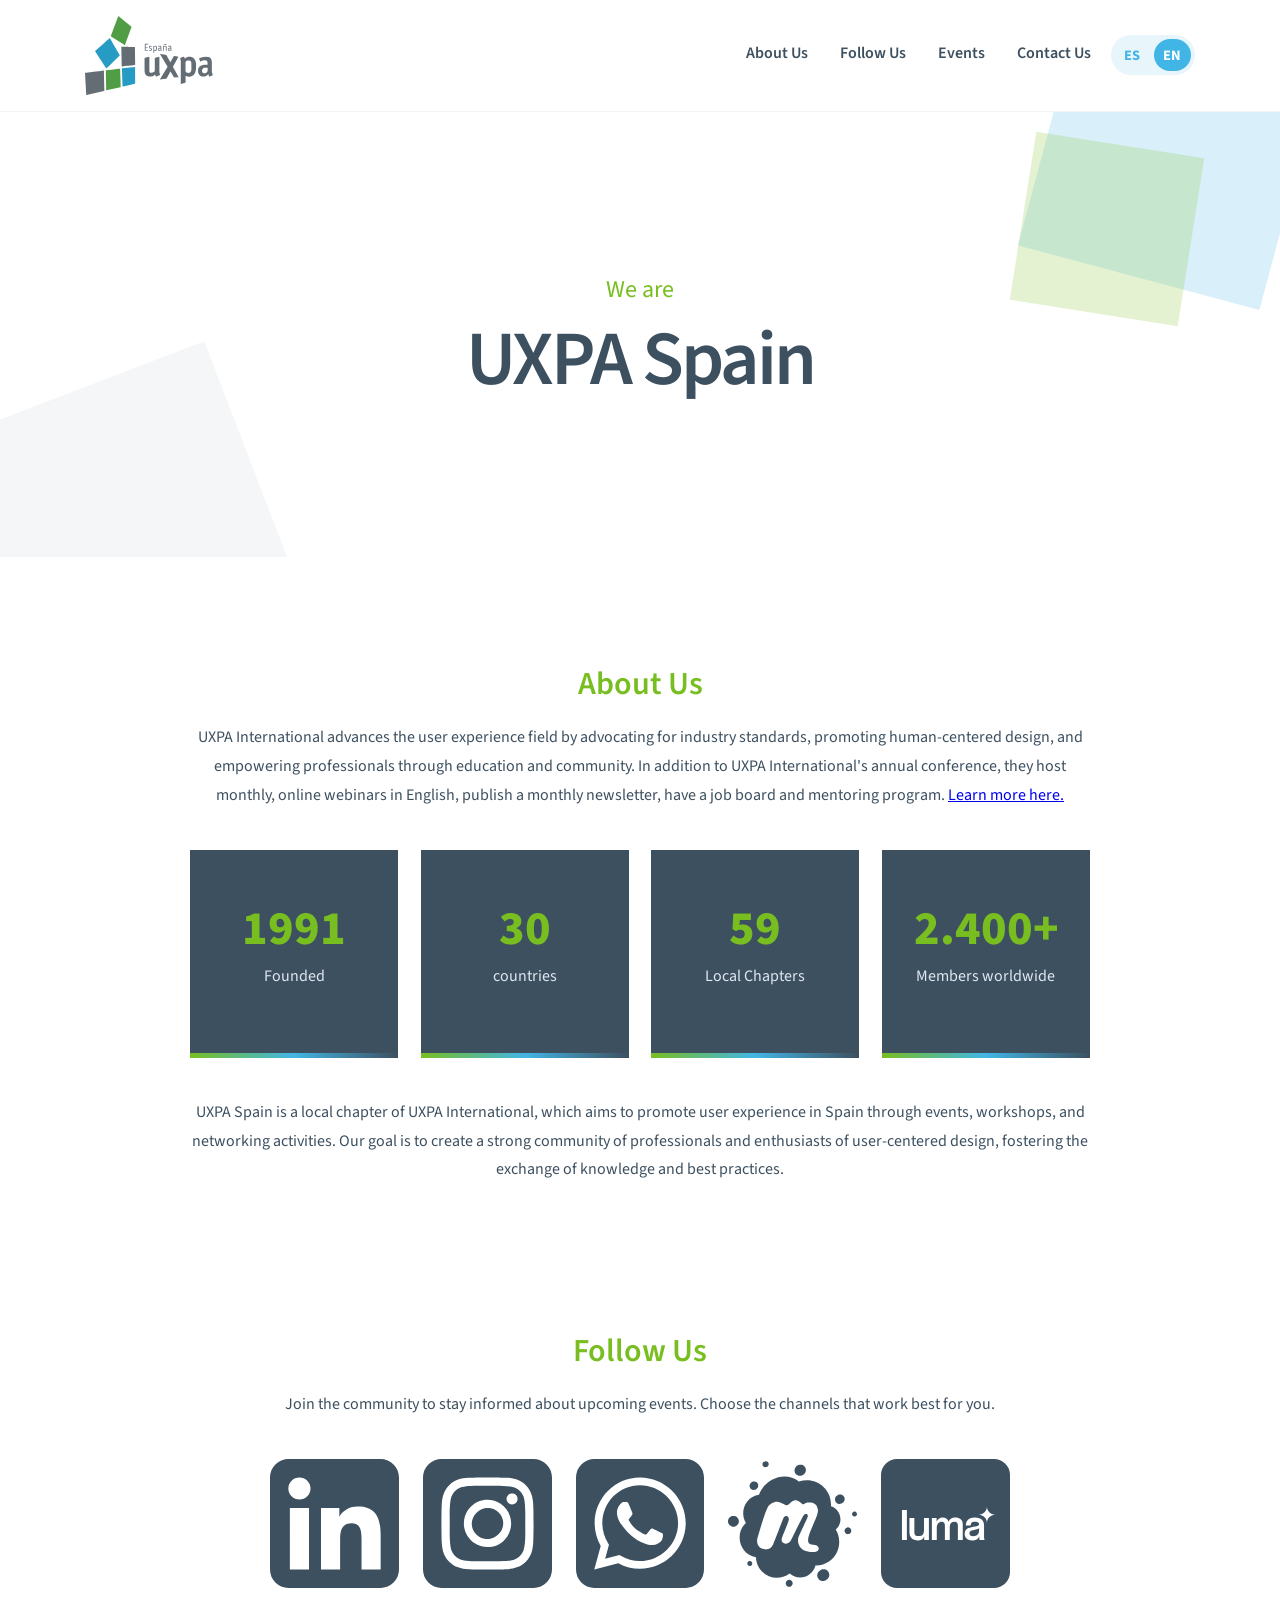
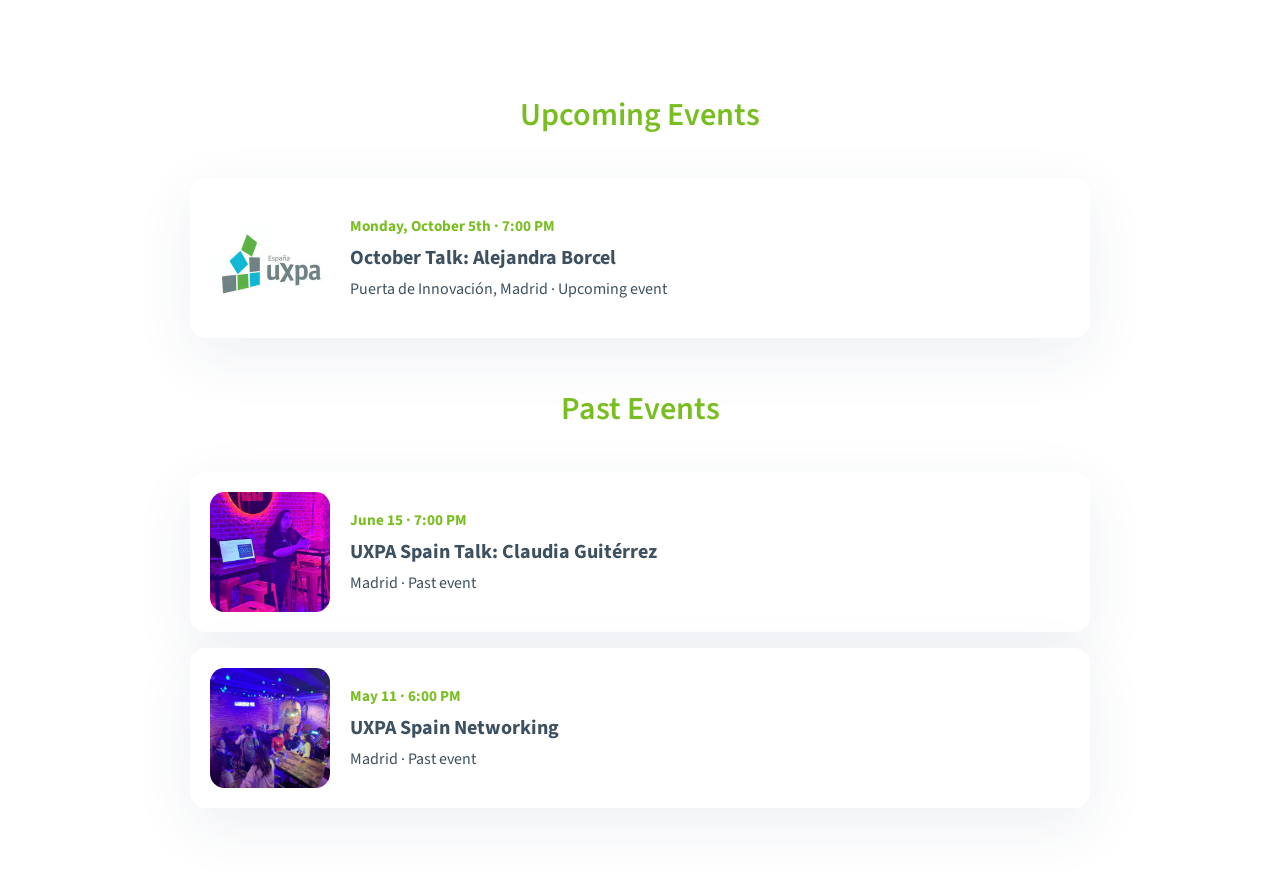
==== commit bbf4e381: "change event titles" ====
--- a/index-en.html
+++ b/index-en.html
@@ -122,36 +122,36 @@
         <h2>Upcoming Events</h2>
       </div>
       <div class="container">
-        <div class="past-events-list">
-          <div class="past-event-card disabled-event-card">
-            <img src="assets/event-photos/fallback.avif" alt="Upcoming October Event" class="past-event-image" />
-            <div class="past-event-content">
-              <p class="past-event-date">Monday, October 5th · 7:00 PM</p>
-              <h3>October Event</h3>
-              <p class="past-event-meta">Puerta de Innovación, Madrid · Upcoming event</p>
+        <div class="events-list">
+          <a class="event-card" href="https://luma.com/v2x5nuk3" target="_blank" rel="noopener noreferrer">
+            <img src="assets/event-photos/fallback.avif" alt="Upcoming October Event" class="event-image" />
+            <div class="event-content">
+              <p class="event-date">Monday, October 5th · 7:00 PM</p>
+              <h3>October Talk: Alejandra Borcel</h3>
+              <p class="event-meta">Puerta de Innovación, Madrid · Upcoming event</p>
             </div>
-          </div>
+          </a>
         </div>
       </div>
       <div class="container section-intro">
         <h2>Past Events</h2>
       </div>
       <div class="container">
-        <div class="past-events-list">
-          <a class="past-event-card" href="https://luma.com/sww7ekwe" target="_blank" rel="noopener noreferrer">
-            <img src="assets/event-photos/june-photo.jpg" alt="Photo of June Speaker" class="past-event-image" />
-            <div class="past-event-content">
-              <p class="past-event-date">June 15 · 7:00 PM</p>
-              <h3>UXPA Spain Meetup</h3>
-              <p class="past-event-meta">Madrid · Past event</p>
+        <div class="events-list">
+          <a class="event-card" href="https://luma.com/sww7ekwe" target="_blank" rel="noopener noreferrer">
+            <img src="assets/event-photos/june-photo.jpg" alt="Photo of June Speaker" class="event-image" />
+            <div class="event-content">
+              <p class="event-date">June 15 · 7:00 PM</p>
+              <h3>UXPA Spain Talk: Claudia Guitérrez</h3>
+              <p class="event-meta">Madrid · Past event</p>
             </div>
           </a>
-          <a class="past-event-card" href="https://luma.com/m1urawqa" target="_blank" rel="noopener noreferrer">
-            <img src="assets/event-photos/may-photo.jpg" alt="Photo of May Event" class="past-event-image" />
-            <div class="past-event-content">
-              <p class="past-event-date">May 11 · 6:00 PM</p>
+          <a class="event-card" href="https://luma.com/m1urawqa" target="_blank" rel="noopener noreferrer">
+            <img src="assets/event-photos/may-photo.jpg" alt="Photo of May Event" class="event-image" />
+            <div class="event-content">
+              <p class="event-date">May 11 · 6:00 PM</p>
               <h3>UXPA Spain Networking</h3>
-              <p class="past-event-meta">Madrid · Past event</p>
+              <p class="event-meta">Madrid · Past event</p>
             </div>
           </a>
         </div>
--- a/styles.css
+++ b/styles.css
@@ -1,3 +1,7 @@
+@view-transition {
+  navigation: auto;
+}
+
 :root {
   color-scheme: light;
   --bg: #ffffff;
@@ -16,9 +20,6 @@
   box-sizing: border-box;
 }
 
-html {
-  scroll-behavior: smooth;
-}
 
 body {
   margin: 0;
@@ -187,6 +188,10 @@
   overflow: hidden;
 }
 
+main section[id] {
+  scroll-margin-top: 120px;
+}
+
 .hero-content {
   display: grid;
   gap: 1.1rem;
@@ -358,19 +363,6 @@
   border-radius: 1rem;
 }
 
-.events .event-card {
-  min-height: 9rem;
-  border-radius: 1rem;
-  display: grid;
-  place-items: center;
-  background: #d9d9d9;
-  color: var(--surface-strong);
-  font-size: 1.6rem;
-  letter-spacing: 0.08em;
-  text-transform: uppercase;
-  border: 1px solid rgba(0, 0, 0, 0.04);
-}
-
 .events .container.section-intro:first-of-type + .container {
   margin-bottom: 3rem;
 }
@@ -380,12 +372,12 @@
   margin-bottom: 2rem;
 }
 
-.past-events-list {
+.events-list {
   display: grid;
   gap: 1rem;
 }
 
-.past-event-card {
+.event-card {
   display: flex;
   align-items: center;
   gap: 1.25rem;
@@ -398,8 +390,8 @@
   transition: transform 0.2s ease, box-shadow 0.2s ease;
 }
 
-.past-event-card:hover,
-.past-event-card:focus-visible {
+.event-card:hover,
+.event-card:focus-visible {
   transform: translateY(-4px);
   box-shadow: 0 24px 72px rgba(34, 65, 105, 0.14);
 }
@@ -415,7 +407,7 @@
   box-shadow: var(--shadow);
 }
 
-.past-event-image {
+.event-image {
   width: 120px;
   height: 120px;
   object-fit: cover;
@@ -423,25 +415,25 @@
   flex-shrink: 0;
 }
 
-.past-event-content {
+.event-content {
   display: flex;
   flex-direction: column;
   gap: 0.4rem;
 }
 
-.past-event-date {
+.event-date {
   margin: 0;
   color: var(--accent);
   font-weight: 700;
   font-size: 0.95rem;
 }
 
-.past-event-content h3 {
+.event-content h3 {
   margin: 0;
   font-size: 1.25rem;
 }
 
-.past-event-meta {
+.event-meta {
   margin: 0;
   color: var(--muted);
 }
